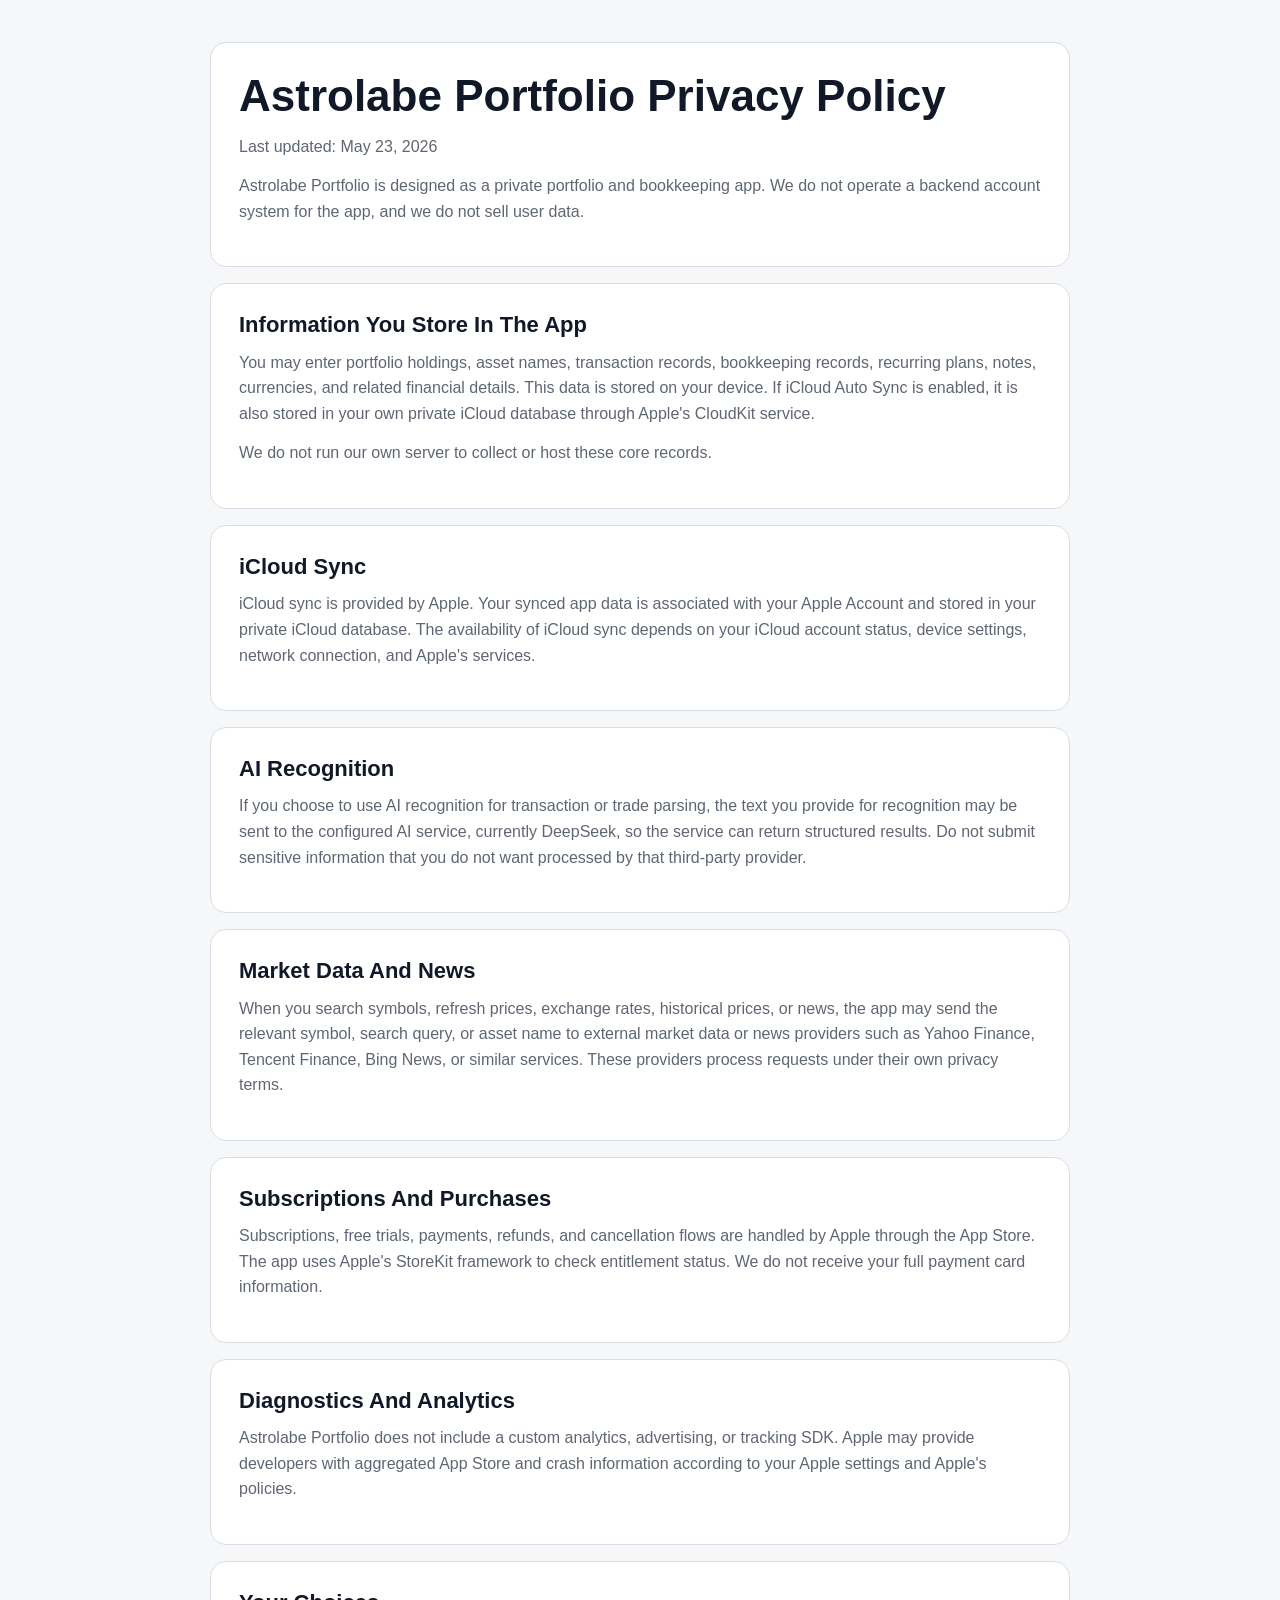
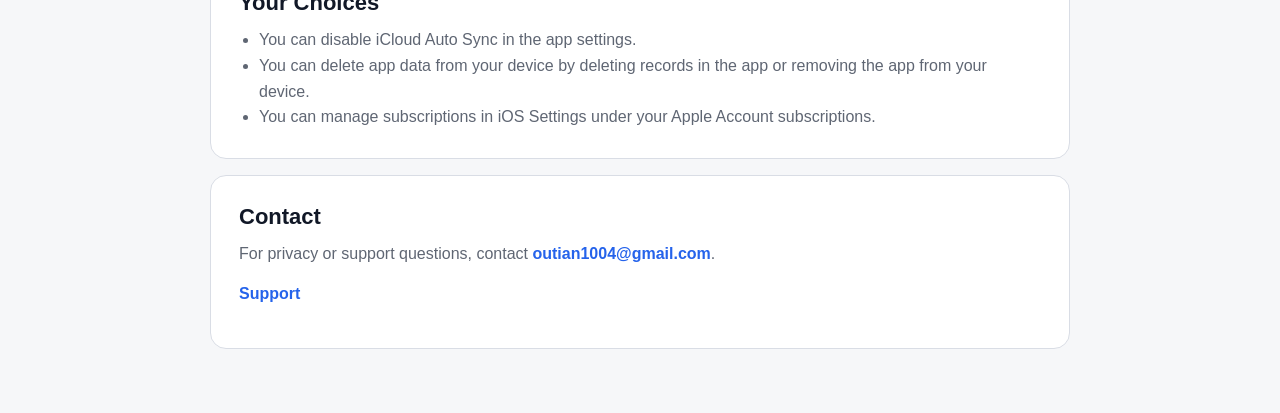
==== privacy.html @ a9cd0f06 "Publish Astrolabe Portfolio support pages" ====
<!doctype html>
<html lang="en">
<head>
  <meta charset="utf-8">
  <meta name="viewport" content="width=device-width, initial-scale=1">
  <title>Astrolabe Portfolio Privacy Policy</title>
  <style>
    :root {
      color-scheme: light dark;
      --bg: #f6f7f9;
      --text: #111827;
      --muted: #5f6673;
      --card: #ffffff;
      --link: #2563eb;
      --border: #d9dde5;
    }

    @media (prefers-color-scheme: dark) {
      :root {
        --bg: #0b0d12;
        --text: #f5f7fb;
        --muted: #a3adbd;
        --card: #151923;
        --link: #60a5fa;
        --border: #2b3240;
      }
    }

    body {
      margin: 0;
      font-family: -apple-system, BlinkMacSystemFont, "Segoe UI", sans-serif;
      background: var(--bg);
      color: var(--text);
      line-height: 1.6;
    }

    main {
      width: min(860px, calc(100% - 32px));
      margin: 42px auto 64px;
    }

    header, section {
      background: var(--card);
      border: 1px solid var(--border);
      border-radius: 16px;
      padding: 28px;
      margin-bottom: 16px;
    }

    h1, h2 {
      margin: 0 0 12px;
      line-height: 1.15;
      letter-spacing: 0;
    }

    h1 {
      font-size: clamp(30px, 6vw, 44px);
    }

    h2 {
      font-size: 22px;
    }

    p, li {
      color: var(--muted);
    }

    p {
      margin: 0 0 14px;
    }

    ul {
      margin: 0;
      padding-left: 20px;
    }

    a {
      color: var(--link);
      text-decoration: none;
      font-weight: 600;
    }
  </style>
</head>
<body>
  <main>
    <header>
      <h1>Astrolabe Portfolio Privacy Policy</h1>
      <p>Last updated: May 23, 2026</p>
      <p>Astrolabe Portfolio is designed as a private portfolio and bookkeeping app. We do not operate a backend account system for the app, and we do not sell user data.</p>
    </header>

    <section>
      <h2>Information You Store In The App</h2>
      <p>You may enter portfolio holdings, asset names, transaction records, bookkeeping records, recurring plans, notes, currencies, and related financial details. This data is stored on your device. If iCloud Auto Sync is enabled, it is also stored in your own private iCloud database through Apple's CloudKit service.</p>
      <p>We do not run our own server to collect or host these core records.</p>
    </section>

    <section>
      <h2>iCloud Sync</h2>
      <p>iCloud sync is provided by Apple. Your synced app data is associated with your Apple Account and stored in your private iCloud database. The availability of iCloud sync depends on your iCloud account status, device settings, network connection, and Apple's services.</p>
    </section>

    <section>
      <h2>AI Recognition</h2>
      <p>If you choose to use AI recognition for transaction or trade parsing, the text you provide for recognition may be sent to the configured AI service, currently DeepSeek, so the service can return structured results. Do not submit sensitive information that you do not want processed by that third-party provider.</p>
    </section>

    <section>
      <h2>Market Data And News</h2>
      <p>When you search symbols, refresh prices, exchange rates, historical prices, or news, the app may send the relevant symbol, search query, or asset name to external market data or news providers such as Yahoo Finance, Tencent Finance, Bing News, or similar services. These providers process requests under their own privacy terms.</p>
    </section>

    <section>
      <h2>Subscriptions And Purchases</h2>
      <p>Subscriptions, free trials, payments, refunds, and cancellation flows are handled by Apple through the App Store. The app uses Apple's StoreKit framework to check entitlement status. We do not receive your full payment card information.</p>
    </section>

    <section>
      <h2>Diagnostics And Analytics</h2>
      <p>Astrolabe Portfolio does not include a custom analytics, advertising, or tracking SDK. Apple may provide developers with aggregated App Store and crash information according to your Apple settings and Apple's policies.</p>
    </section>

    <section>
      <h2>Your Choices</h2>
      <ul>
        <li>You can disable iCloud Auto Sync in the app settings.</li>
        <li>You can delete app data from your device by deleting records in the app or removing the app from your device.</li>
        <li>You can manage subscriptions in iOS Settings under your Apple Account subscriptions.</li>
      </ul>
    </section>

    <section>
      <h2>Contact</h2>
      <p>For privacy or support questions, contact <a href="mailto:outian1004@gmail.com">outian1004@gmail.com</a>.</p>
      <p><a href="./support.html">Support</a></p>
    </section>
  </main>
</body>
</html>
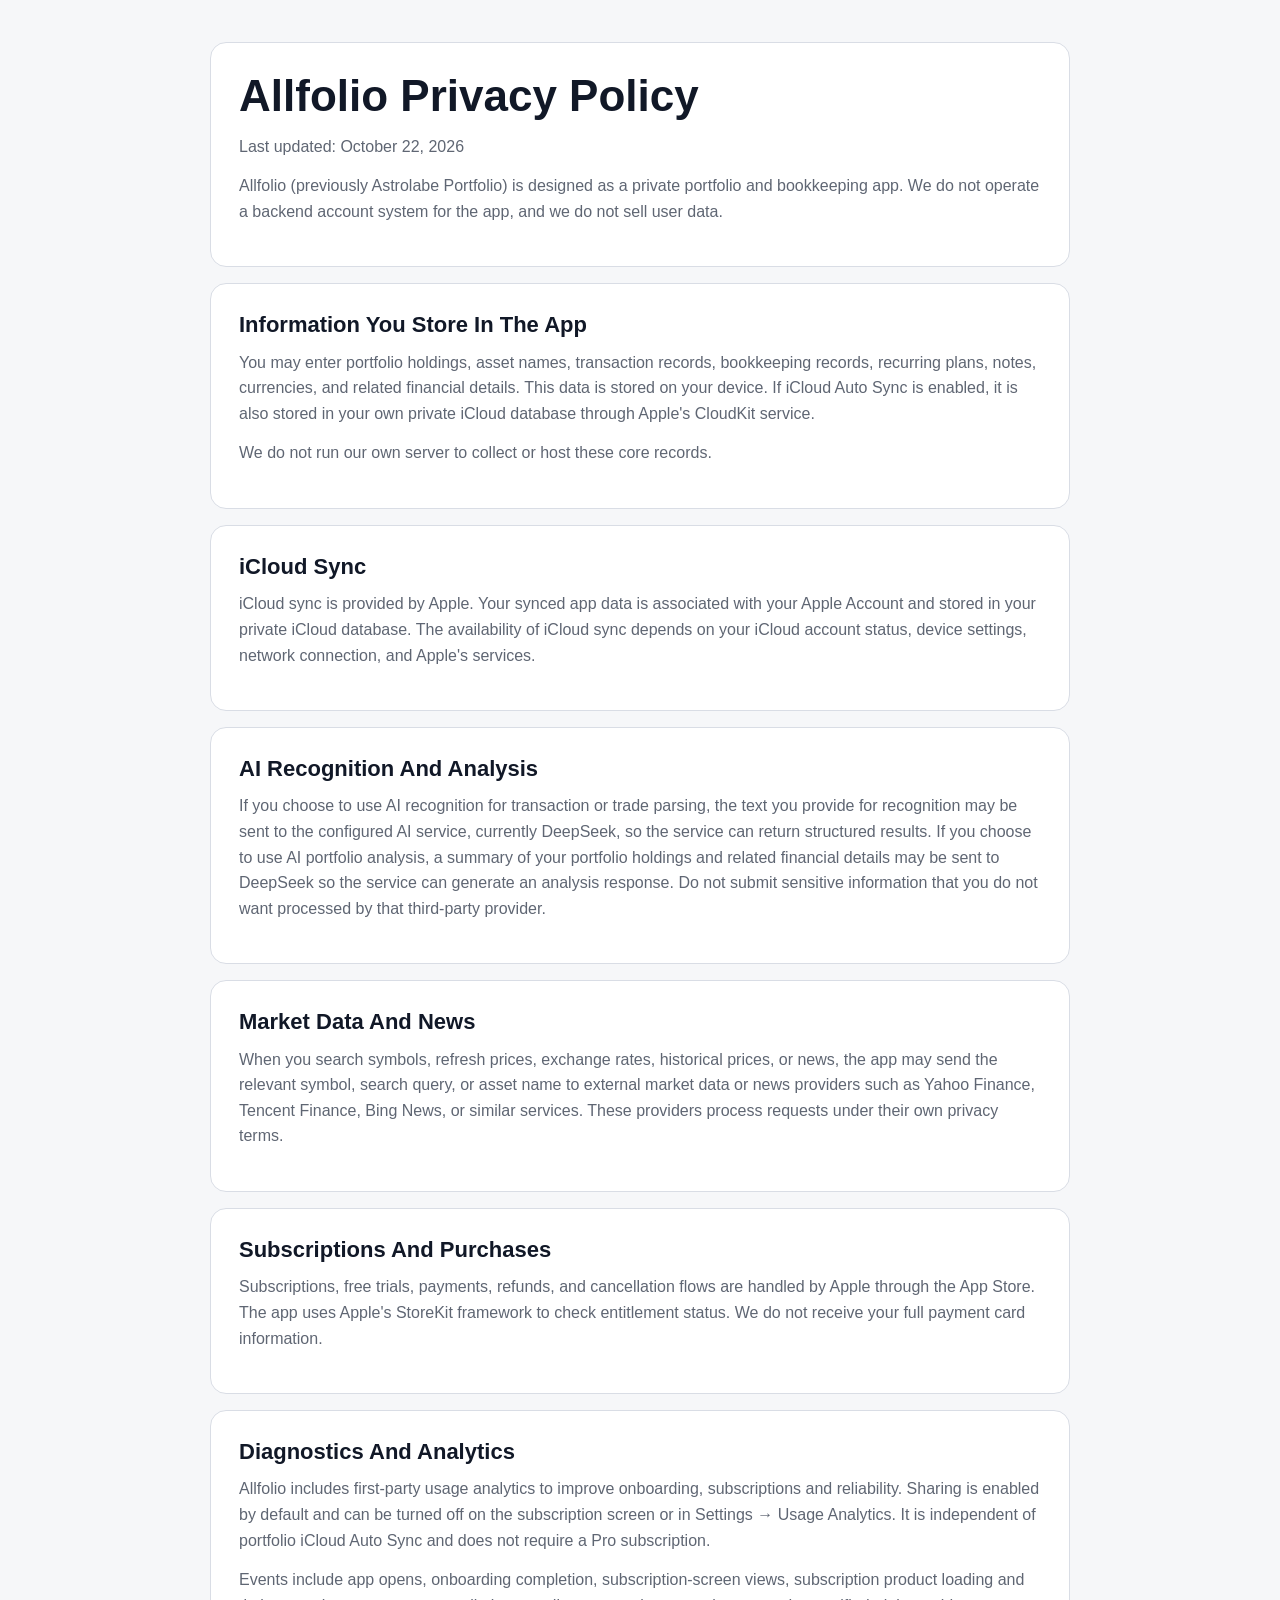
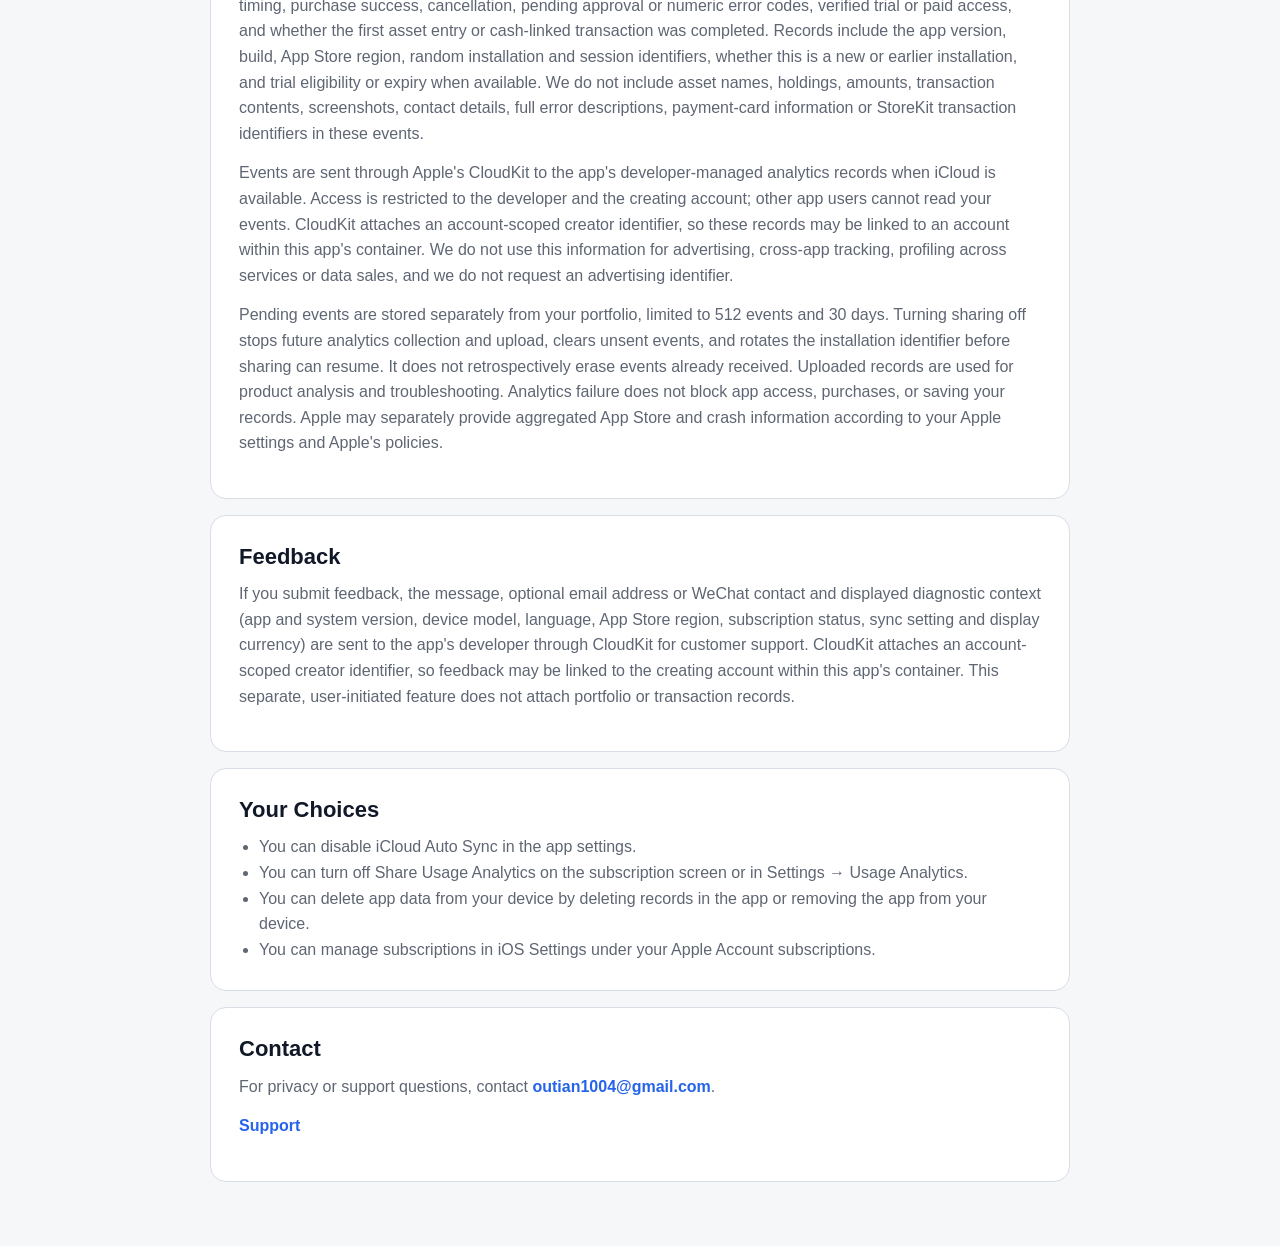
==== commit c7975dad: "Disclose Allfolio usage analytics and support data" ====
--- a/privacy.html
+++ b/privacy.html
@@ -3,7 +3,7 @@
 <head>
   <meta charset="utf-8">
   <meta name="viewport" content="width=device-width, initial-scale=1">
-  <title>Astrolabe Portfolio Privacy Policy</title>
+  <title>Allfolio Privacy Policy</title>
   <style>
     :root {
       color-scheme: light dark;
@@ -84,9 +84,9 @@
 <body>
   <main>
     <header>
-      <h1>Astrolabe Portfolio Privacy Policy</h1>
-      <p>Last updated: May 23, 2026</p>
-      <p>Astrolabe Portfolio is designed as a private portfolio and bookkeeping app. We do not operate a backend account system for the app, and we do not sell user data.</p>
+      <h1>Allfolio Privacy Policy</h1>
+      <p>Last updated: October 22, 2026</p>
+      <p>Allfolio (previously Astrolabe Portfolio) is designed as a private portfolio and bookkeeping app. We do not operate a backend account system for the app, and we do not sell user data.</p>
     </header>
 
     <section>
@@ -101,8 +101,8 @@
     </section>
 
     <section>
-      <h2>AI Recognition</h2>
-      <p>If you choose to use AI recognition for transaction or trade parsing, the text you provide for recognition may be sent to the configured AI service, currently DeepSeek, so the service can return structured results. Do not submit sensitive information that you do not want processed by that third-party provider.</p>
+      <h2>AI Recognition And Analysis</h2>
+      <p>If you choose to use AI recognition for transaction or trade parsing, the text you provide for recognition may be sent to the configured AI service, currently DeepSeek, so the service can return structured results. If you choose to use AI portfolio analysis, a summary of your portfolio holdings and related financial details may be sent to DeepSeek so the service can generate an analysis response. Do not submit sensitive information that you do not want processed by that third-party provider.</p>
     </section>
 
     <section>
@@ -117,13 +117,22 @@
 
     <section>
       <h2>Diagnostics And Analytics</h2>
-      <p>Astrolabe Portfolio does not include a custom analytics, advertising, or tracking SDK. Apple may provide developers with aggregated App Store and crash information according to your Apple settings and Apple's policies.</p>
+      <p>Allfolio includes first-party usage analytics to improve onboarding, subscriptions and reliability. Sharing is enabled by default and can be turned off on the subscription screen or in Settings → Usage Analytics. It is independent of portfolio iCloud Auto Sync and does not require a Pro subscription.</p>
+      <p>Events include app opens, onboarding completion, subscription-screen views, subscription product loading and timing, purchase success, cancellation, pending approval or numeric error codes, verified trial or paid access, and whether the first asset entry or cash-linked transaction was completed. Records include the app version, build, App Store region, random installation and session identifiers, whether this is a new or earlier installation, and trial eligibility or expiry when available. We do not include asset names, holdings, amounts, transaction contents, screenshots, contact details, full error descriptions, payment-card information or StoreKit transaction identifiers in these events.</p>
+      <p>Events are sent through Apple's CloudKit to the app's developer-managed analytics records when iCloud is available. Access is restricted to the developer and the creating account; other app users cannot read your events. CloudKit attaches an account-scoped creator identifier, so these records may be linked to an account within this app's container. We do not use this information for advertising, cross-app tracking, profiling across services or data sales, and we do not request an advertising identifier.</p>
+      <p>Pending events are stored separately from your portfolio, limited to 512 events and 30 days. Turning sharing off stops future analytics collection and upload, clears unsent events, and rotates the installation identifier before sharing can resume. It does not retrospectively erase events already received. Uploaded records are used for product analysis and troubleshooting. Analytics failure does not block app access, purchases, or saving your records. Apple may separately provide aggregated App Store and crash information according to your Apple settings and Apple's policies.</p>
+    </section>
+
+    <section>
+      <h2>Feedback</h2>
+      <p>If you submit feedback, the message, optional email address or WeChat contact and displayed diagnostic context (app and system version, device model, language, App Store region, subscription status, sync setting and display currency) are sent to the app's developer through CloudKit for customer support. CloudKit attaches an account-scoped creator identifier, so feedback may be linked to the creating account within this app's container. This separate, user-initiated feature does not attach portfolio or transaction records.</p>
     </section>
 
     <section>
       <h2>Your Choices</h2>
       <ul>
         <li>You can disable iCloud Auto Sync in the app settings.</li>
+        <li>You can turn off Share Usage Analytics on the subscription screen or in Settings → Usage Analytics.</li>
         <li>You can delete app data from your device by deleting records in the app or removing the app from your device.</li>
         <li>You can manage subscriptions in iOS Settings under your Apple Account subscriptions.</li>
       </ul>
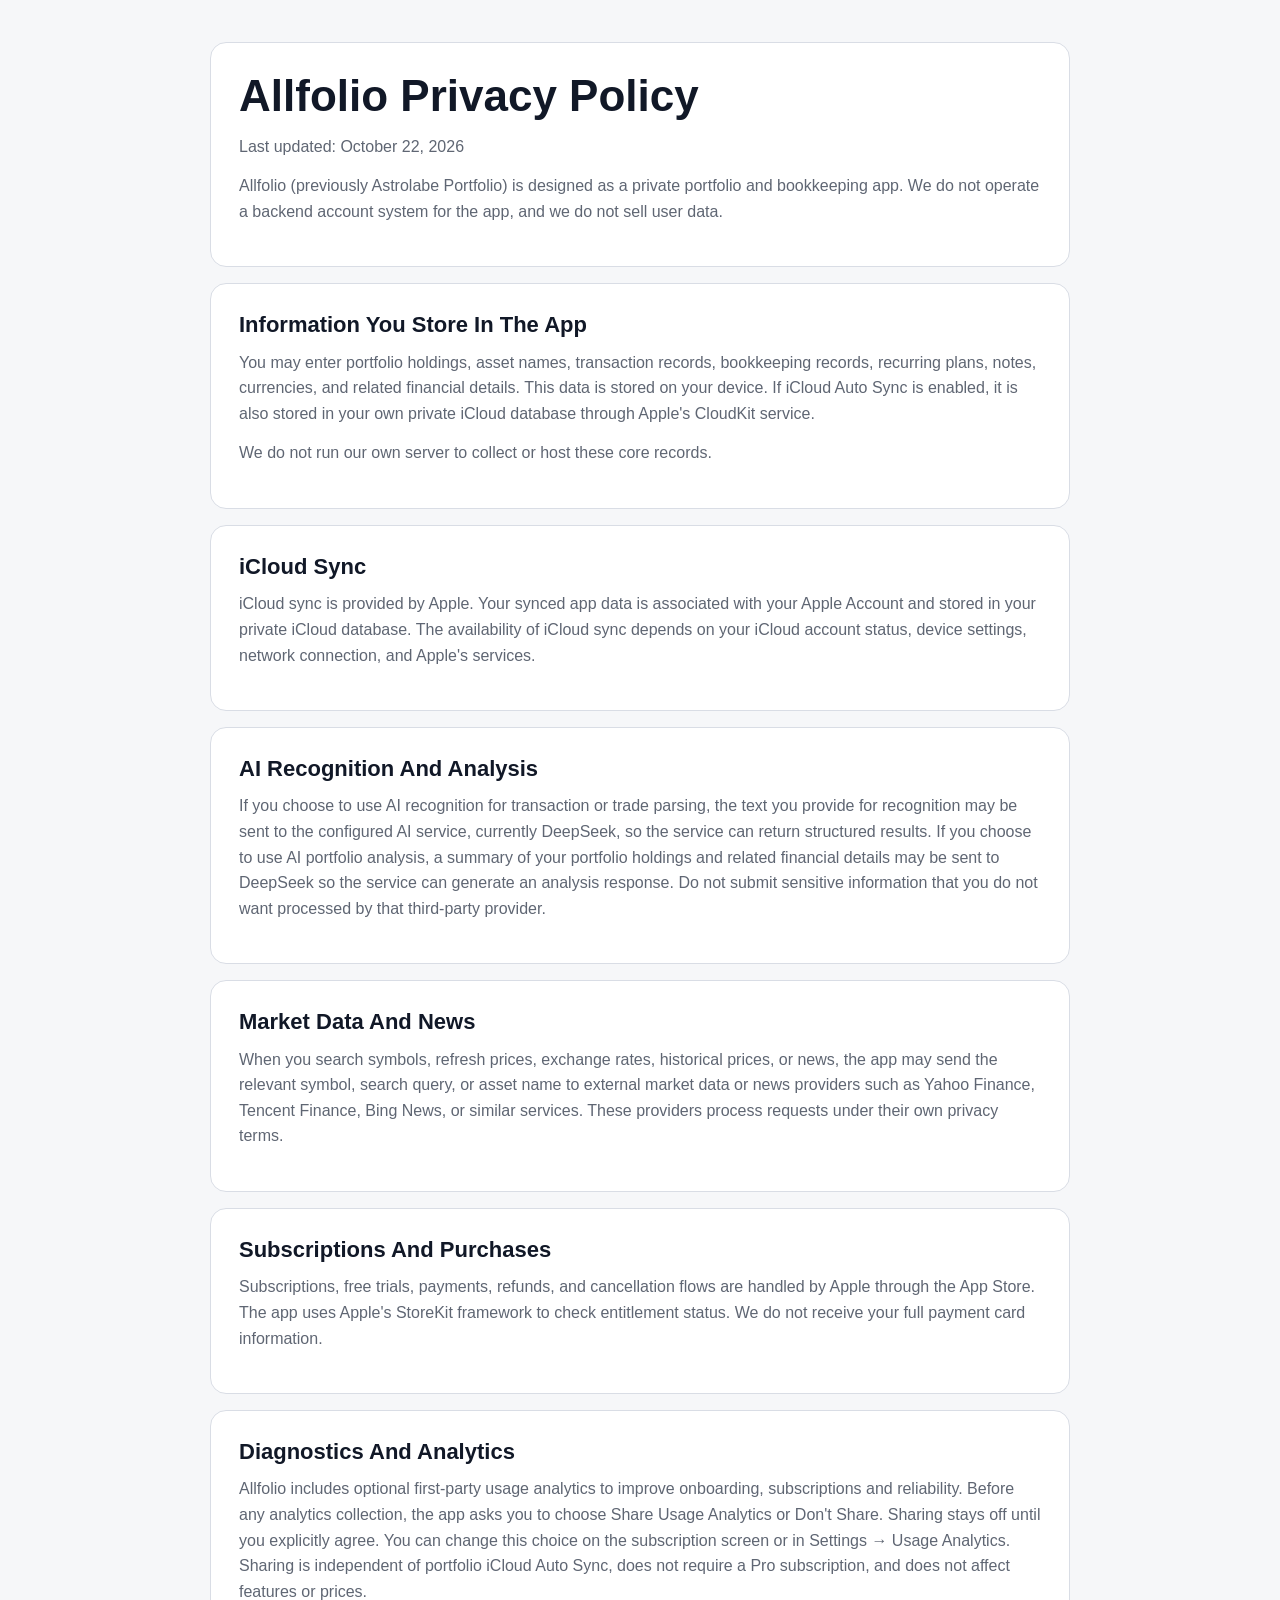
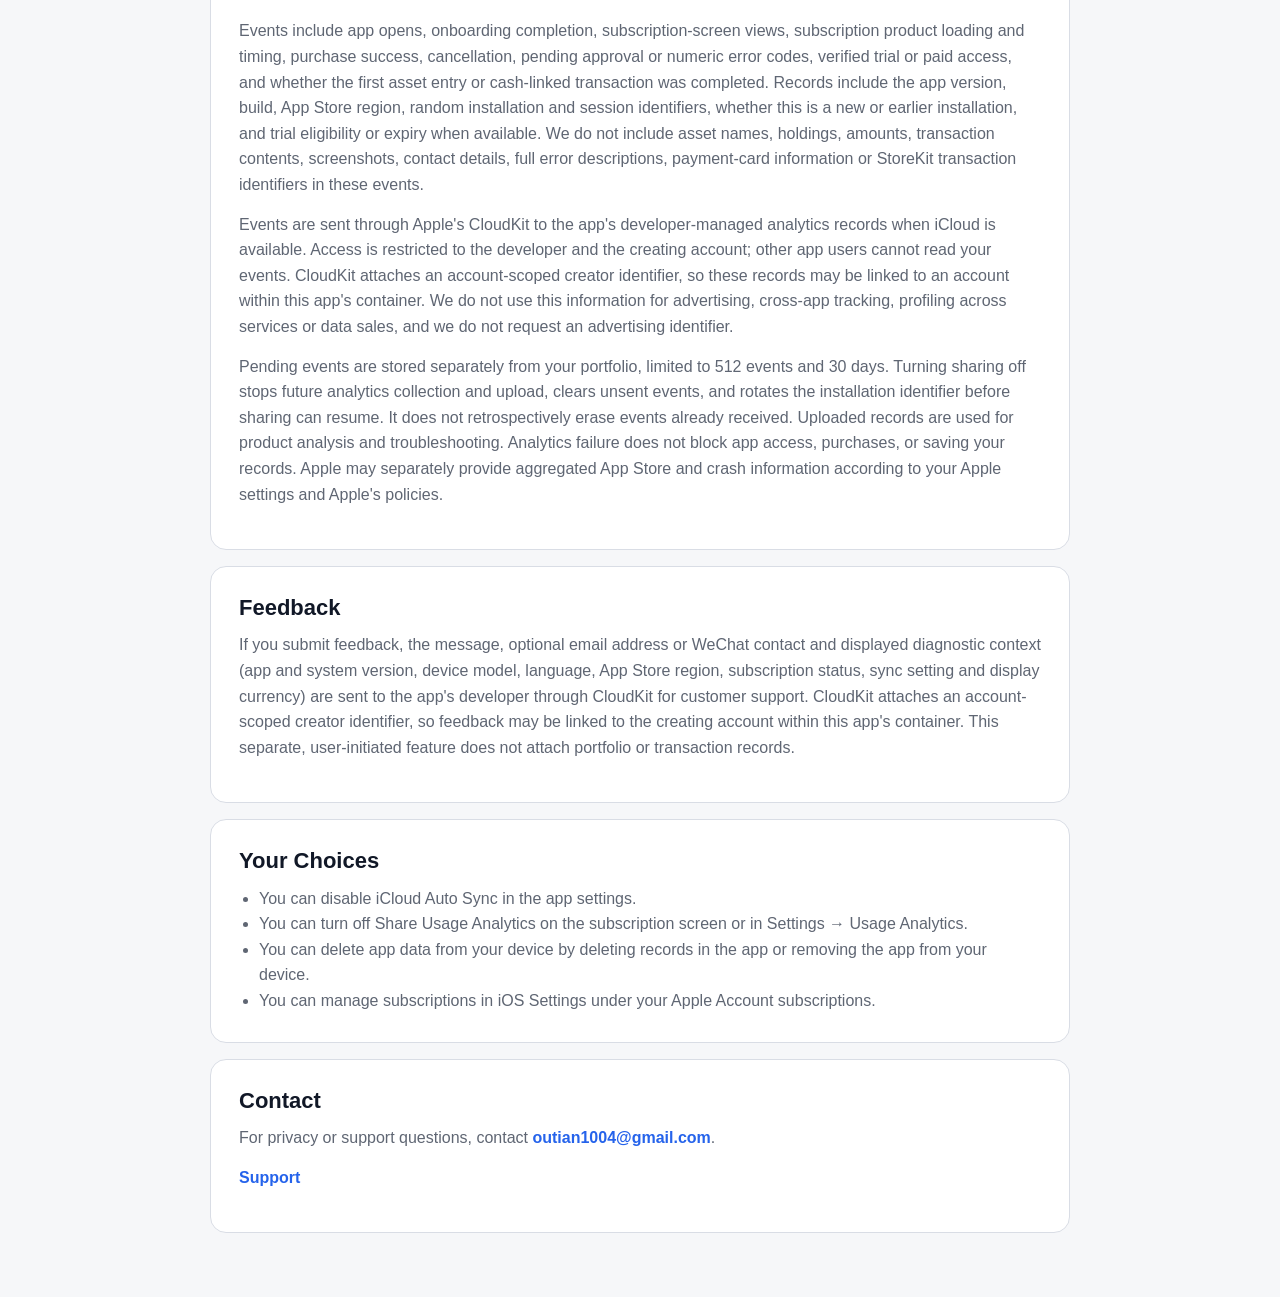
==== commit 3a94201a: "Clarify prior consent for optional usage analytics" ====
--- a/privacy.html
+++ b/privacy.html
@@ -117,7 +117,7 @@
 
     <section>
       <h2>Diagnostics And Analytics</h2>
-      <p>Allfolio includes first-party usage analytics to improve onboarding, subscriptions and reliability. Sharing is enabled by default and can be turned off on the subscription screen or in Settings → Usage Analytics. It is independent of portfolio iCloud Auto Sync and does not require a Pro subscription.</p>
+      <p>Allfolio includes optional first-party usage analytics to improve onboarding, subscriptions and reliability. Before any analytics collection, the app asks you to choose Share Usage Analytics or Don't Share. Sharing stays off until you explicitly agree. You can change this choice on the subscription screen or in Settings → Usage Analytics. Sharing is independent of portfolio iCloud Auto Sync, does not require a Pro subscription, and does not affect features or prices.</p>
       <p>Events include app opens, onboarding completion, subscription-screen views, subscription product loading and timing, purchase success, cancellation, pending approval or numeric error codes, verified trial or paid access, and whether the first asset entry or cash-linked transaction was completed. Records include the app version, build, App Store region, random installation and session identifiers, whether this is a new or earlier installation, and trial eligibility or expiry when available. We do not include asset names, holdings, amounts, transaction contents, screenshots, contact details, full error descriptions, payment-card information or StoreKit transaction identifiers in these events.</p>
       <p>Events are sent through Apple's CloudKit to the app's developer-managed analytics records when iCloud is available. Access is restricted to the developer and the creating account; other app users cannot read your events. CloudKit attaches an account-scoped creator identifier, so these records may be linked to an account within this app's container. We do not use this information for advertising, cross-app tracking, profiling across services or data sales, and we do not request an advertising identifier.</p>
       <p>Pending events are stored separately from your portfolio, limited to 512 events and 30 days. Turning sharing off stops future analytics collection and upload, clears unsent events, and rotates the installation identifier before sharing can resume. It does not retrospectively erase events already received. Uploaded records are used for product analysis and troubleshooting. Analytics failure does not block app access, purchases, or saving your records. Apple may separately provide aggregated App Store and crash information according to your Apple settings and Apple's policies.</p>
